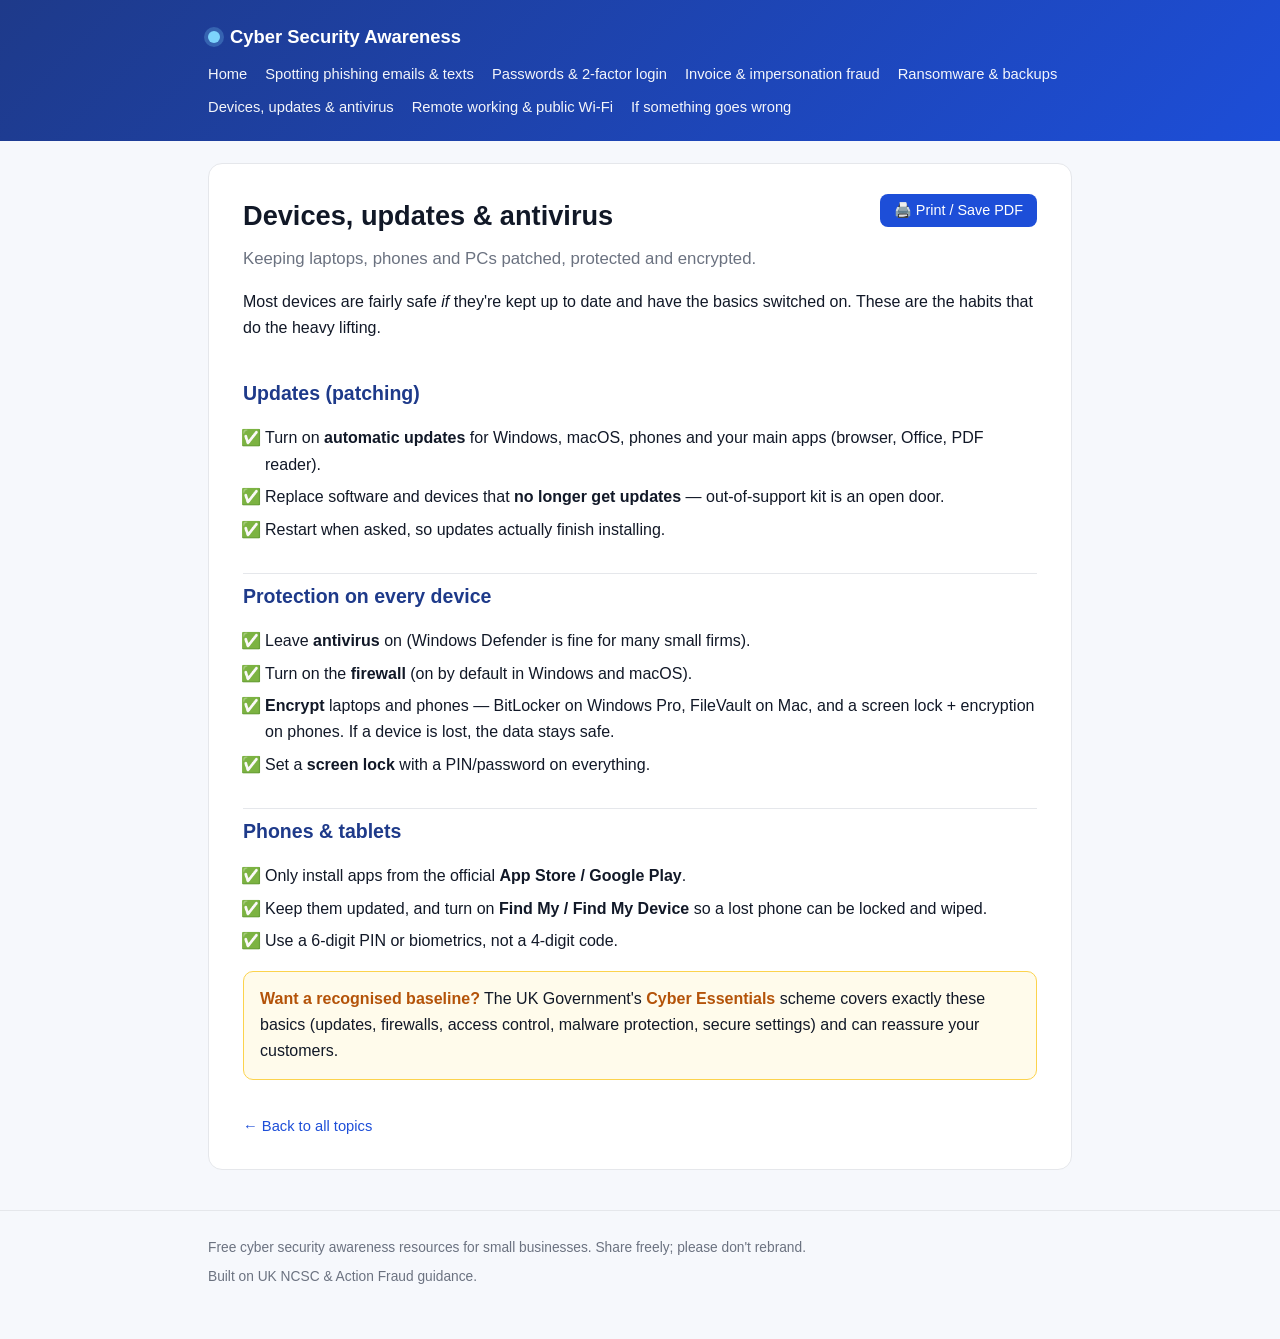
==== guides/devices-updates.html @ 26b7da87 "Cyber security awareness site for small businesses (guides + printables) Free, plain-English, UK-foc" ====
<!doctype html>
<html lang="en">
<head>
<meta charset="utf-8">
<meta name="viewport" content="width=device-width, initial-scale=1">
<title>Devices, updates &amp; antivirus</title>
<meta name="description" content="Plain-English cyber security for small businesses — what to look out for, and what to do.">
<link rel="stylesheet" href="../assets/style.css">
</head>
<body>
<header class="site-head">
  <div class="wrap">
    <a href="../index.html" class="brand"><span class="dot"></span> Cyber Security Awareness</a>
    <nav class="nav"><a href="../index.html">Home</a><a href="../guides/phishing.html">Spotting phishing emails &amp; texts</a><a href="../guides/passwords-mfa.html">Passwords &amp; 2-factor login</a><a href="../guides/scams-fraud.html">Invoice &amp; impersonation fraud</a><a href="../guides/ransomware-backups.html">Ransomware &amp; backups</a><a href="../guides/devices-updates.html">Devices, updates &amp; antivirus</a><a href="../guides/remote-wifi.html">Remote working &amp; public Wi-Fi</a><a href="../guides/incident-response.html">If something goes wrong</a></nav>
  </div>
</header>
<div class="wrap"><article><button class="print-btn no-print" onclick="window.print()">🖨️ Print / Save PDF</button><h1>Devices, updates &amp; antivirus</h1><p class="lead">Keeping laptops, phones and PCs patched, protected and encrypted.</p>
<p>Most devices are fairly safe <em>if</em> they're kept up to date and have the basics
switched on. These are the habits that do the heavy lifting.</p>

<h2>Updates (patching)</h2>
<ul class="tips"><li>Turn on <strong>automatic updates</strong> for Windows, macOS, phones and your main apps (browser, Office, PDF reader).</li><li>Replace software and devices that <strong>no longer get updates</strong> — out-of-support kit is an open door.</li><li>Restart when asked, so updates actually finish installing.</li></ul>

<h2>Protection on every device</h2>
<ul class="tips"><li>Leave <strong>antivirus</strong> on (Windows Defender is fine for many small firms).</li><li>Turn on the <strong>firewall</strong> (on by default in Windows and macOS).</li><li><strong>Encrypt</strong> laptops and phones — BitLocker on Windows Pro, FileVault on Mac, and a screen lock + encryption on phones. If a device is lost, the data stays safe.</li><li>Set a <strong>screen lock</strong> with a PIN/password on everything.</li></ul>

<h2>Phones &amp; tablets</h2>
<ul class="tips"><li>Only install apps from the official <strong>App Store / Google Play</strong>.</li><li>Keep them updated, and turn on <strong>Find My / Find My Device</strong> so a lost phone can be locked and wiped.</li><li>Use a 6-digit PIN or biometrics, not a 4-digit code.</li></ul>

<div class="callout"><strong>Want a recognised baseline?</strong> The UK Government's
<strong>Cyber Essentials</strong> scheme covers exactly these basics (updates, firewalls,
access control, malware protection, secure settings) and can reassure your customers.</div>
<a class="back no-print" href="../index.html">← Back to all topics</a></article></div><footer><div class="wrap">
  <span>Free cyber security awareness resources for small businesses. Share freely; please don't rebrand.</span>
  <span>Built on UK NCSC &amp; Action Fraud guidance.</span>
</div></footer>
</body></html>
---- assets/style.css ----
/* Cyber Security Awareness — shared styles (screen + print) */
:root{
  --brand:#1d4ed8; --brand-dark:#1e3a8a; --ok:#047857; --bad:#b91c1c; --warn:#b45309;
  --ink:#111827; --muted:#6b7280; --line:#e5e7eb; --bg:#f6f8fc; --card:#ffffff;
}
*{box-sizing:border-box}
html{scroll-behavior:smooth}
body{margin:0;font-family:-apple-system,Segoe UI,Roboto,Helvetica,Arial,sans-serif;
  color:var(--ink);background:var(--bg);line-height:1.65}
a{color:var(--brand);text-decoration:none}
a:hover{text-decoration:underline}
.wrap{max-width:900px;margin:0 auto;padding:0 18px}

/* header */
.site-head{background:linear-gradient(135deg,var(--brand-dark),var(--brand));color:#fff}
.site-head .wrap{padding:22px 18px}
.site-head a{color:#fff}
.brand{display:flex;align-items:center;gap:10px;font-weight:700;font-size:1.15rem}
.brand .dot{width:12px;height:12px;border-radius:50%;background:#7dd3fc;box-shadow:0 0 0 4px rgba(125,211,252,.25)}
.nav{margin-top:10px;display:flex;flex-wrap:wrap;gap:8px 18px;font-size:.92rem;opacity:.95}

/* hero */
.hero{padding:40px 0 10px}
.hero h1{font-size:2rem;margin:0 0 8px}
.hero p{color:var(--muted);max-width:640px;margin:0}
.badge{display:inline-block;background:#eef2ff;color:var(--brand-dark);border:1px solid #c7d2fe;
  border-radius:999px;padding:3px 12px;font-size:.8rem;font-weight:600;margin-bottom:12px}

/* cards grid */
.cards{display:grid;grid-template-columns:repeat(3,1fr);gap:16px;padding:22px 0 10px}
@media(max-width:820px){.cards{grid-template-columns:1fr 1fr}}
@media(max-width:560px){.cards{grid-template-columns:1fr}}
.card{display:block;background:var(--card);border:1px solid var(--line);border-radius:14px;
  padding:20px;color:inherit;transition:transform .12s,border-color .12s,box-shadow .12s}
.card:hover{transform:translateY(-3px);border-color:#c7d2fe;box-shadow:0 6px 20px rgba(29,78,216,.08);text-decoration:none}
.card .ico{font-size:1.6rem}
.card h3{margin:10px 0 6px;font-size:1.08rem}
.card p{margin:0;color:var(--muted);font-size:.9rem}

/* article */
article{background:var(--card);border:1px solid var(--line);border-radius:14px;padding:30px 34px;margin:22px 0 40px}
article h1{font-size:1.7rem;margin:0 0 6px}
article h2{color:var(--brand-dark);font-size:1.22rem;margin:30px 0 8px;padding-top:6px;border-top:1px solid var(--line)}
article h2:first-of-type{border-top:none}
article h3{font-size:1.02rem;margin:18px 0 4px}
.lead{color:var(--muted);font-size:1.05rem;margin:0 0 6px}
ul,ol{padding-left:22px}
li{margin:6px 0}
.flags li::marker{content:"🚩 "}
.tips li::marker{content:"✅ "}
.dos,.donts{border-radius:10px;padding:12px 16px;margin:8px 0}
.dos{background:#ecfdf5;border-left:4px solid var(--ok)}
.donts{background:#fef2f2;border-left:4px solid var(--bad)}
.callout{background:#fffbeb;border:1px solid #fcd34d;border-radius:10px;padding:14px 16px;margin:16px 0}
.callout strong{color:var(--warn)}
table{width:100%;border-collapse:collapse;margin:10px 0;font-size:.95rem}
th,td{text-align:left;padding:9px 10px;border-bottom:1px solid var(--line);vertical-align:top}
th{color:var(--muted);font-weight:600}
.pill{display:inline-block;background:#eef2ff;color:var(--brand-dark);border-radius:6px;padding:1px 8px;font-size:.82rem;font-weight:600}
.back{display:inline-block;margin:18px 0 0;font-size:.92rem}
.print-btn{float:right;background:var(--brand);color:#fff;border:none;border-radius:8px;padding:8px 14px;font-size:.9rem;cursor:pointer}
.print-btn:hover{background:var(--brand-dark)}

/* footer */
footer{border-top:1px solid var(--line);color:var(--muted);font-size:.86rem;padding:26px 0 50px}
footer .wrap{display:flex;flex-wrap:wrap;gap:6px 18px;justify-content:space-between}

/* one-page printable poster */
.poster{background:#fff;border:2px solid var(--brand);border-radius:14px;padding:26px 30px;margin:22px 0}
.poster h1{color:var(--brand-dark);margin:0 0 4px}
.poster ol{columns:1}
.poster .num{counter-increment:n;position:relative;list-style:none;padding:8px 0 8px 46px}
.poster .num::before{content:counter(n);position:absolute;left:0;top:7px;width:32px;height:32px;
  background:var(--brand);color:#fff;border-radius:50%;text-align:center;line-height:32px;font-weight:700}
.poster ol{counter-reset:n;padding:0}

@media print{
  :root{--bg:#fff}
  body{background:#fff}
  .site-head,.nav,.print-btn,.back,footer,.no-print{display:none !important}
  article,.poster{border:none;margin:0;padding:0;box-shadow:none}
  a{color:#000;text-decoration:none}
  h2{break-after:avoid}
  li,tr{break-inside:avoid}
}
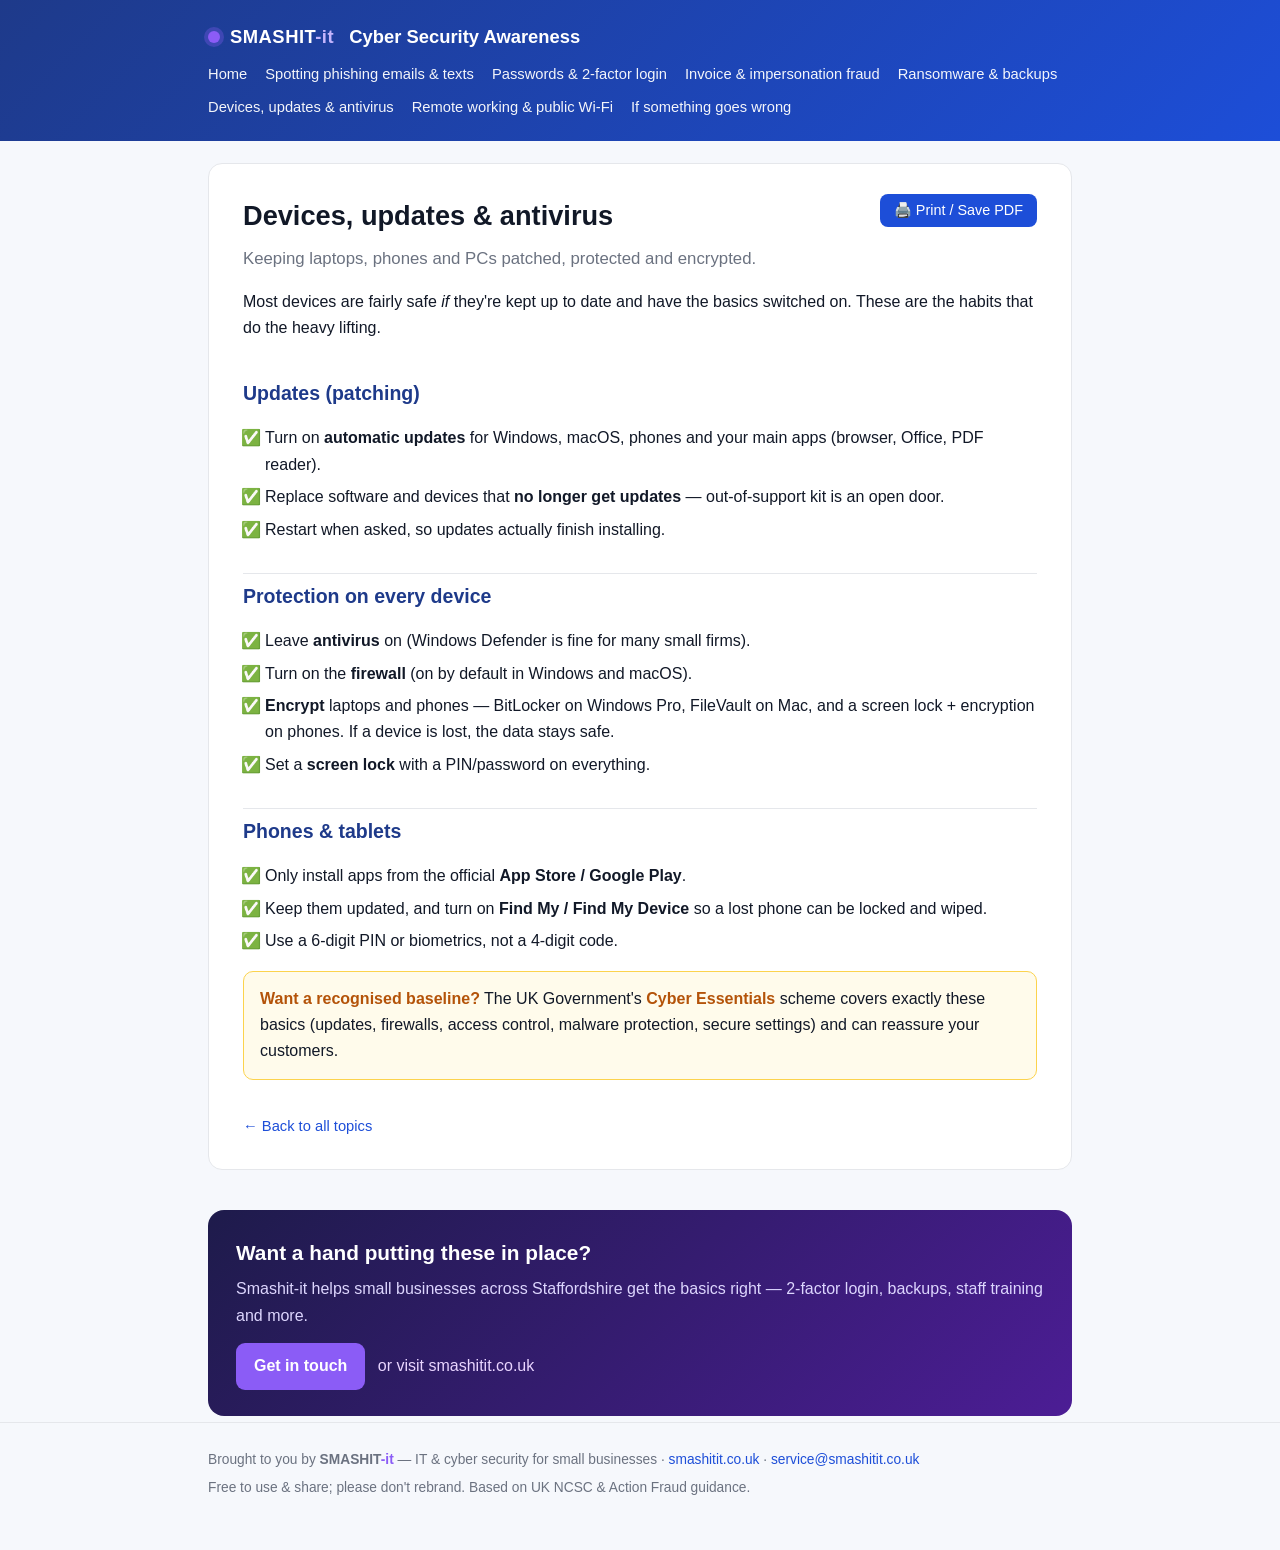
==== commit a9fecb6d: "Add Smashit-it branding: wordmark, get-in-touch CTA, contact footer Co-Authored-By: Claude Opus 4.8 " ====
--- a/guides/devices-updates.html
+++ b/guides/devices-updates.html
@@ -10,7 +10,7 @@
 <body>
 <header class="site-head">
   <div class="wrap">
-    <a href="../index.html" class="brand"><span class="dot"></span> Cyber Security Awareness</a>
+    <a href="../index.html" class="brand"><span class="dot"></span> <span class="wordmark">SMASHIT<span class="it">-it</span></span> &nbsp;Cyber Security Awareness</a>
     <nav class="nav"><a href="../index.html">Home</a><a href="../guides/phishing.html">Spotting phishing emails &amp; texts</a><a href="../guides/passwords-mfa.html">Passwords &amp; 2-factor login</a><a href="../guides/scams-fraud.html">Invoice &amp; impersonation fraud</a><a href="../guides/ransomware-backups.html">Ransomware &amp; backups</a><a href="../guides/devices-updates.html">Devices, updates &amp; antivirus</a><a href="../guides/remote-wifi.html">Remote working &amp; public Wi-Fi</a><a href="../guides/incident-response.html">If something goes wrong</a></nav>
   </div>
 </header>
@@ -30,8 +30,14 @@
 <div class="callout"><strong>Want a recognised baseline?</strong> The UK Government's
 <strong>Cyber Essentials</strong> scheme covers exactly these basics (updates, firewalls,
 access control, malware protection, secure settings) and can reassure your customers.</div>
-<a class="back no-print" href="../index.html">← Back to all topics</a></article></div><footer><div class="wrap">
-  <span>Free cyber security awareness resources for small businesses. Share freely; please don't rebrand.</span>
-  <span>Built on UK NCSC &amp; Action Fraud guidance.</span>
+<a class="back no-print" href="../index.html">← Back to all topics</a></article><section class="cta no-print">
+  <h2>Want a hand putting these in place?</h2>
+  <p>Smashit-it helps small businesses across Staffordshire get the basics right — 2-factor login, backups, staff training and more.</p>
+  <a class="btn" href="mailto:service@smashitit.co.uk?subject=Cyber%20security%20help">Get in touch</a>
+  <a class="plain" href="https://smashitit.co.uk">or visit smashitit.co.uk</a>
+</section></div><footer><div class="wrap">
+  <span>Brought to you by <span class="fbrand">SMASHIT<span class="it">-it</span></span> — IT &amp; cyber security for small businesses ·
+  <a href="https://smashitit.co.uk">smashitit.co.uk</a> · <a href="mailto:service@smashitit.co.uk">service@smashitit.co.uk</a></span>
+  <span>Free to use &amp; share; please don't rebrand. Based on UK NCSC &amp; Action Fraud guidance.</span>
 </div></footer>
 </body></html>
--- a/assets/style.css
+++ b/assets/style.css
@@ -2,7 +2,24 @@
 :root{
   --brand:#1d4ed8; --brand-dark:#1e3a8a; --ok:#047857; --bad:#b91c1c; --warn:#b45309;
   --ink:#111827; --muted:#6b7280; --line:#e5e7eb; --bg:#f6f8fc; --card:#ffffff;
+  --smash:#8b5cf6; /* Smashit-it brand purple */
 }
+/* Smashit-it wordmark */
+.wordmark{font-family:"Arial Black",Arial,sans-serif;font-weight:900;letter-spacing:.5px}
+.wordmark .it{color:#c4b5fd}
+.site-head .brand .dot{background:var(--smash);box-shadow:0 0 0 4px rgba(139,92,246,.3)}
+/* call-to-action box */
+.cta{margin:30px 0 6px;background:linear-gradient(135deg,#1e1b4b,#4c1d95);color:#fff;
+  border-radius:16px;padding:26px 28px}
+.cta h2{color:#fff;margin:0 0 6px;font-size:1.3rem}
+.cta p{color:#ddd6fe;margin:0 0 14px}
+.cta .btn{display:inline-block;background:var(--smash);color:#fff;border-radius:9px;
+  padding:10px 18px;font-weight:600;margin-right:8px}
+.cta .btn:hover{background:#7c3aed;text-decoration:none}
+.cta a.plain{color:#e9d5ff}
+/* brand footer */
+footer .fbrand{font-weight:700}
+footer .fbrand .it{color:var(--smash)}
 *{box-sizing:border-box}
 html{scroll-behavior:smooth}
 body{margin:0;font-family:-apple-system,Segoe UI,Roboto,Helvetica,Arial,sans-serif;
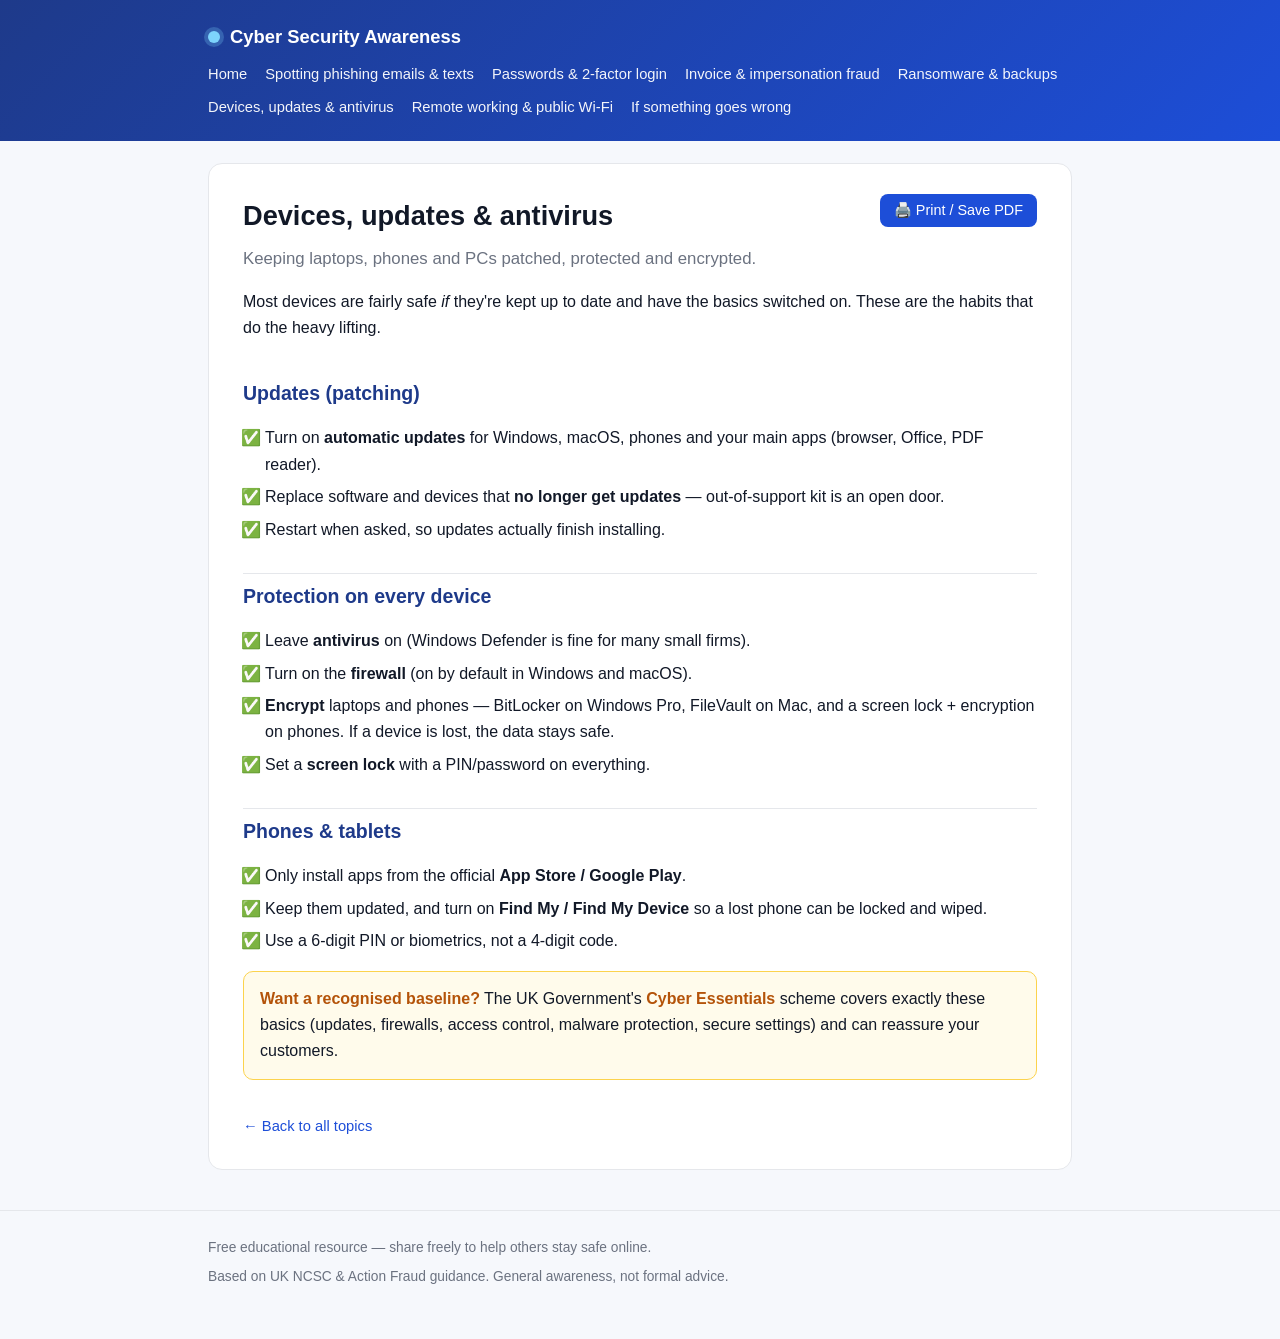
==== commit 4f47b747: "Remove Smashit-it branding and sales CTA - keep purely educational Avoids any overlap with employer'" ====
--- a/guides/devices-updates.html
+++ b/guides/devices-updates.html
@@ -10,7 +10,7 @@
 <body>
 <header class="site-head">
   <div class="wrap">
-    <a href="../index.html" class="brand"><span class="dot"></span> <span class="wordmark">SMASHIT<span class="it">-it</span></span> &nbsp;Cyber Security Awareness</a>
+    <a href="../index.html" class="brand"><span class="dot"></span> Cyber Security Awareness</a>
     <nav class="nav"><a href="../index.html">Home</a><a href="../guides/phishing.html">Spotting phishing emails &amp; texts</a><a href="../guides/passwords-mfa.html">Passwords &amp; 2-factor login</a><a href="../guides/scams-fraud.html">Invoice &amp; impersonation fraud</a><a href="../guides/ransomware-backups.html">Ransomware &amp; backups</a><a href="../guides/devices-updates.html">Devices, updates &amp; antivirus</a><a href="../guides/remote-wifi.html">Remote working &amp; public Wi-Fi</a><a href="../guides/incident-response.html">If something goes wrong</a></nav>
   </div>
 </header>
@@ -30,14 +30,8 @@
 <div class="callout"><strong>Want a recognised baseline?</strong> The UK Government's
 <strong>Cyber Essentials</strong> scheme covers exactly these basics (updates, firewalls,
 access control, malware protection, secure settings) and can reassure your customers.</div>
-<a class="back no-print" href="../index.html">← Back to all topics</a></article><section class="cta no-print">
-  <h2>Want a hand putting these in place?</h2>
-  <p>Smashit-it helps small businesses across Staffordshire get the basics right — 2-factor login, backups, staff training and more.</p>
-  <a class="btn" href="mailto:service@smashitit.co.uk?subject=Cyber%20security%20help">Get in touch</a>
-  <a class="plain" href="https://smashitit.co.uk">or visit smashitit.co.uk</a>
-</section></div><footer><div class="wrap">
-  <span>Brought to you by <span class="fbrand">SMASHIT<span class="it">-it</span></span> — IT &amp; cyber security for small businesses ·
-  <a href="https://smashitit.co.uk">smashitit.co.uk</a> · <a href="mailto:service@smashitit.co.uk">service@smashitit.co.uk</a></span>
-  <span>Free to use &amp; share; please don't rebrand. Based on UK NCSC &amp; Action Fraud guidance.</span>
+<a class="back no-print" href="../index.html">← Back to all topics</a></article></div><footer><div class="wrap">
+  <span>Free educational resource — share freely to help others stay safe online.</span>
+  <span>Based on UK NCSC &amp; Action Fraud guidance. General awareness, not formal advice.</span>
 </div></footer>
 </body></html>
--- a/assets/style.css
+++ b/assets/style.css
@@ -2,24 +2,7 @@
 :root{
   --brand:#1d4ed8; --brand-dark:#1e3a8a; --ok:#047857; --bad:#b91c1c; --warn:#b45309;
   --ink:#111827; --muted:#6b7280; --line:#e5e7eb; --bg:#f6f8fc; --card:#ffffff;
-  --smash:#8b5cf6; /* Smashit-it brand purple */
 }
-/* Smashit-it wordmark */
-.wordmark{font-family:"Arial Black",Arial,sans-serif;font-weight:900;letter-spacing:.5px}
-.wordmark .it{color:#c4b5fd}
-.site-head .brand .dot{background:var(--smash);box-shadow:0 0 0 4px rgba(139,92,246,.3)}
-/* call-to-action box */
-.cta{margin:30px 0 6px;background:linear-gradient(135deg,#1e1b4b,#4c1d95);color:#fff;
-  border-radius:16px;padding:26px 28px}
-.cta h2{color:#fff;margin:0 0 6px;font-size:1.3rem}
-.cta p{color:#ddd6fe;margin:0 0 14px}
-.cta .btn{display:inline-block;background:var(--smash);color:#fff;border-radius:9px;
-  padding:10px 18px;font-weight:600;margin-right:8px}
-.cta .btn:hover{background:#7c3aed;text-decoration:none}
-.cta a.plain{color:#e9d5ff}
-/* brand footer */
-footer .fbrand{font-weight:700}
-footer .fbrand .it{color:var(--smash)}
 *{box-sizing:border-box}
 html{scroll-behavior:smooth}
 body{margin:0;font-family:-apple-system,Segoe UI,Roboto,Helvetica,Arial,sans-serif;
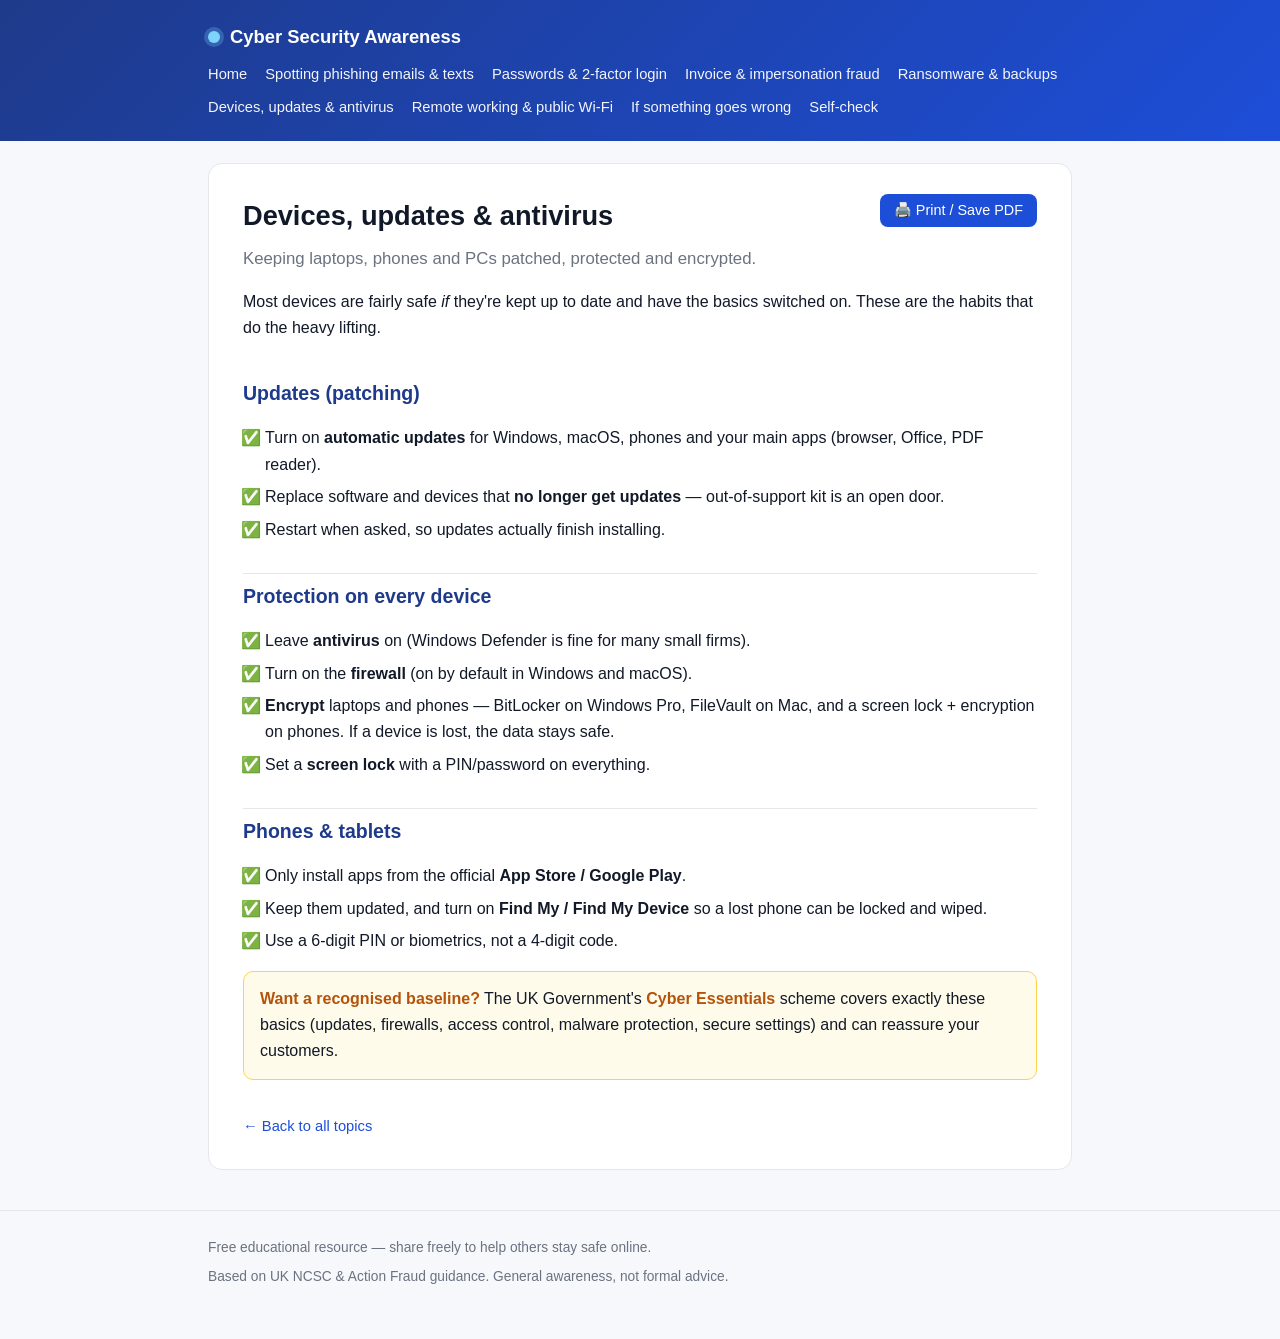
==== commit ec05c64d: "Add 'How safe is our business?' self-check scorecard Interactive tick-box self-assessment: scores ou" ====
--- a/guides/devices-updates.html
+++ b/guides/devices-updates.html
@@ -11,7 +11,7 @@
 <header class="site-head">
   <div class="wrap">
     <a href="../index.html" class="brand"><span class="dot"></span> Cyber Security Awareness</a>
-    <nav class="nav"><a href="../index.html">Home</a><a href="../guides/phishing.html">Spotting phishing emails &amp; texts</a><a href="../guides/passwords-mfa.html">Passwords &amp; 2-factor login</a><a href="../guides/scams-fraud.html">Invoice &amp; impersonation fraud</a><a href="../guides/ransomware-backups.html">Ransomware &amp; backups</a><a href="../guides/devices-updates.html">Devices, updates &amp; antivirus</a><a href="../guides/remote-wifi.html">Remote working &amp; public Wi-Fi</a><a href="../guides/incident-response.html">If something goes wrong</a></nav>
+    <nav class="nav"><a href="../index.html">Home</a><a href="../guides/phishing.html">Spotting phishing emails &amp; texts</a><a href="../guides/passwords-mfa.html">Passwords &amp; 2-factor login</a><a href="../guides/scams-fraud.html">Invoice &amp; impersonation fraud</a><a href="../guides/ransomware-backups.html">Ransomware &amp; backups</a><a href="../guides/devices-updates.html">Devices, updates &amp; antivirus</a><a href="../guides/remote-wifi.html">Remote working &amp; public Wi-Fi</a><a href="../guides/incident-response.html">If something goes wrong</a><a href="../self-check.html">Self-check</a></nav>
   </div>
 </header>
 <div class="wrap"><article><button class="print-btn no-print" onclick="window.print()">🖨️ Print / Save PDF</button><h1>Devices, updates &amp; antivirus</h1><p class="lead">Keeping laptops, phones and PCs patched, protected and encrypted.</p>
--- a/assets/style.css
+++ b/assets/style.css
@@ -83,3 +83,30 @@
   h2{break-after:avoid}
   li,tr{break-inside:avoid}
 }
+
+/* ---- Self-check scorecard ---- */
+.sc-group{margin:22px 0}
+.sc-group h2{margin-bottom:6px}
+.sc-item{display:flex;gap:12px;align-items:flex-start;background:var(--card);border:1px solid var(--line);
+  border-radius:10px;padding:12px 14px;margin:8px 0;cursor:pointer}
+.sc-item:hover{border-color:#c7d2fe}
+.sc-item input{width:20px;height:20px;margin-top:2px;flex:0 0 auto;cursor:pointer}
+.sc-item .q{font-weight:600}
+.sc-item .why{color:var(--muted);font-size:.9rem}
+.sc-actions{display:flex;gap:10px;flex-wrap:wrap;margin:18px 0}
+.sc-btn{background:var(--brand);color:#fff;border:none;border-radius:9px;padding:12px 20px;font-size:1rem;font-weight:600;cursor:pointer}
+.sc-btn:hover{background:var(--brand-dark)}
+.sc-btn.secondary{background:#e5e7eb;color:var(--ink)}
+.score-box{display:none;margin:20px 0;padding:24px;border-radius:14px;background:var(--card);border:1px solid var(--line)}
+.score-box.show{display:block}
+.score-num{font-size:2.6rem;font-weight:800;line-height:1}
+.score-rating{font-size:1.2rem;font-weight:700;margin:4px 0 2px}
+.meter{height:16px;border-radius:999px;background:#e5e7eb;overflow:hidden;margin:14px 0}
+.meter>span{display:block;height:100%;width:0;border-radius:999px;transition:width .6s ease}
+.todo{margin-top:18px}
+.todo h3{margin:0 0 8px}
+.todo ol{padding-left:20px}
+.todo li{margin:10px 0}
+.todo a{font-weight:600}
+.badge-score{display:inline-block;border-radius:999px;padding:4px 12px;font-weight:700;font-size:.9rem;color:#fff}
+@media print{.sc-actions,.sc-item input{ }.sc-btn{display:none}}
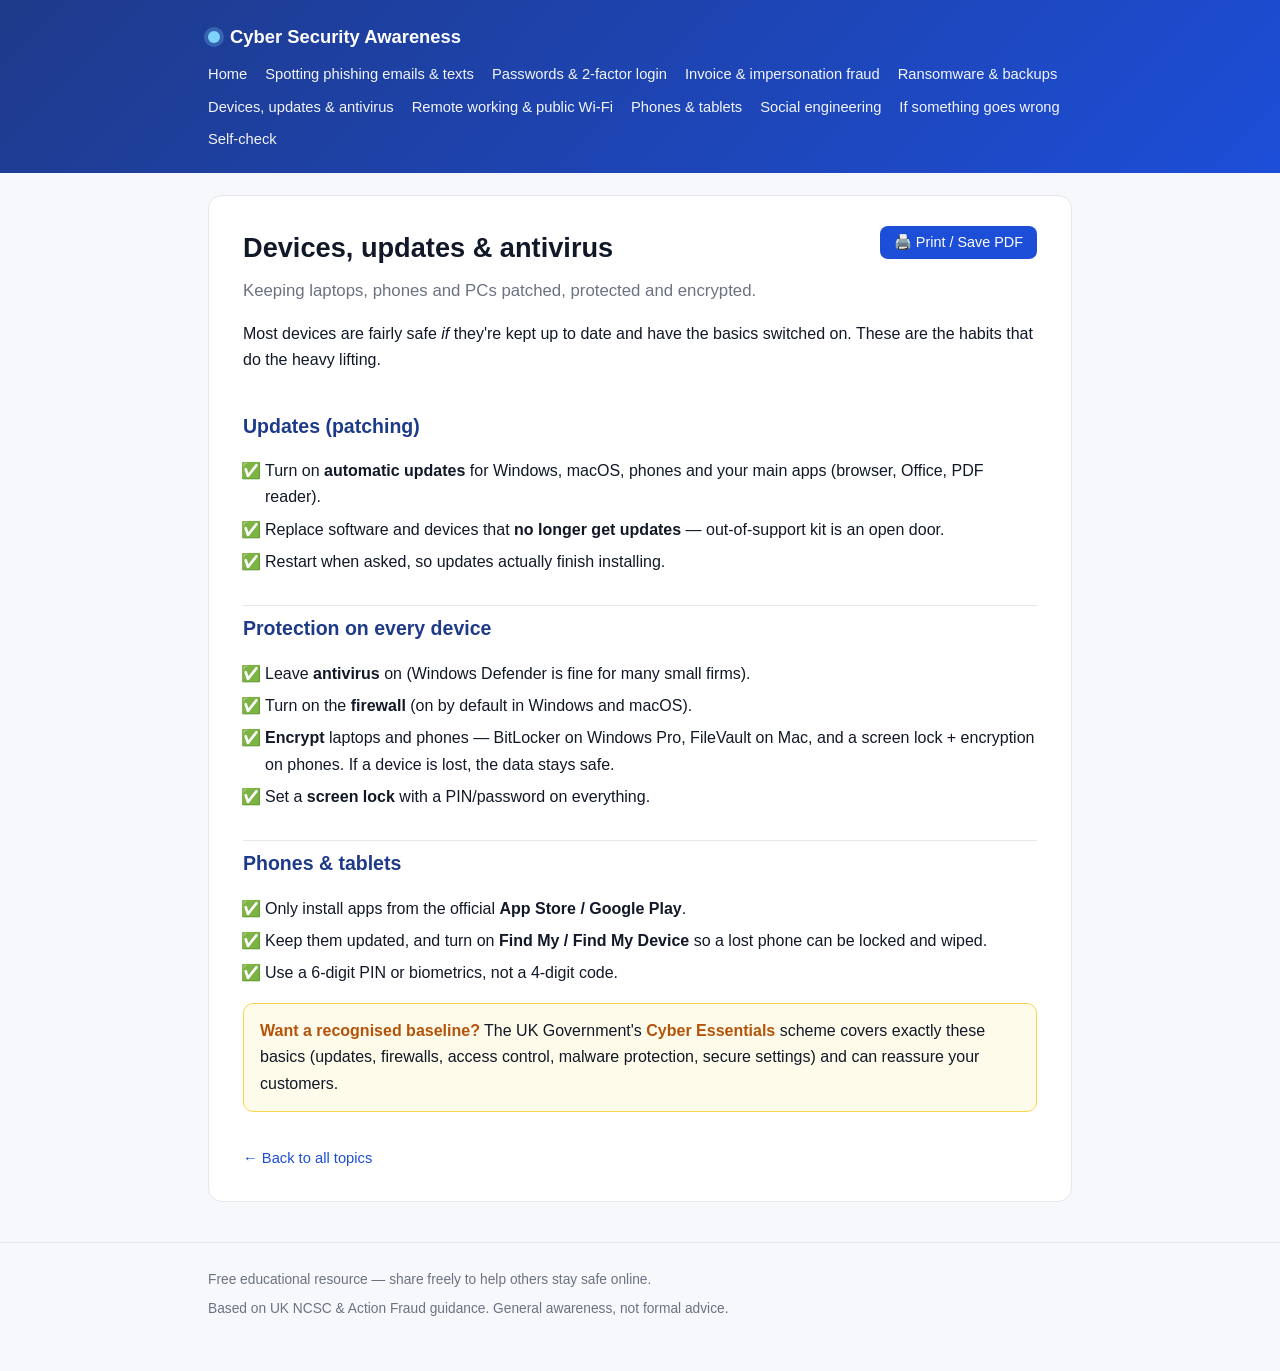
==== commit a9af2f64: "Add two guides: Phones & tablets, and Social engineering Mobile: screen lock, updates, app safety, s" ====
--- a/guides/devices-updates.html
+++ b/guides/devices-updates.html
@@ -11,7 +11,7 @@
 <header class="site-head">
   <div class="wrap">
     <a href="../index.html" class="brand"><span class="dot"></span> Cyber Security Awareness</a>
-    <nav class="nav"><a href="../index.html">Home</a><a href="../guides/phishing.html">Spotting phishing emails &amp; texts</a><a href="../guides/passwords-mfa.html">Passwords &amp; 2-factor login</a><a href="../guides/scams-fraud.html">Invoice &amp; impersonation fraud</a><a href="../guides/ransomware-backups.html">Ransomware &amp; backups</a><a href="../guides/devices-updates.html">Devices, updates &amp; antivirus</a><a href="../guides/remote-wifi.html">Remote working &amp; public Wi-Fi</a><a href="../guides/incident-response.html">If something goes wrong</a><a href="../self-check.html">Self-check</a></nav>
+    <nav class="nav"><a href="../index.html">Home</a><a href="../guides/phishing.html">Spotting phishing emails &amp; texts</a><a href="../guides/passwords-mfa.html">Passwords &amp; 2-factor login</a><a href="../guides/scams-fraud.html">Invoice &amp; impersonation fraud</a><a href="../guides/ransomware-backups.html">Ransomware &amp; backups</a><a href="../guides/devices-updates.html">Devices, updates &amp; antivirus</a><a href="../guides/remote-wifi.html">Remote working &amp; public Wi-Fi</a><a href="../guides/mobile.html">Phones &amp; tablets</a><a href="../guides/social-engineering.html">Social engineering</a><a href="../guides/incident-response.html">If something goes wrong</a><a href="../self-check.html">Self-check</a></nav>
   </div>
 </header>
 <div class="wrap"><article><button class="print-btn no-print" onclick="window.print()">🖨️ Print / Save PDF</button><h1>Devices, updates &amp; antivirus</h1><p class="lead">Keeping laptops, phones and PCs patched, protected and encrypted.</p>
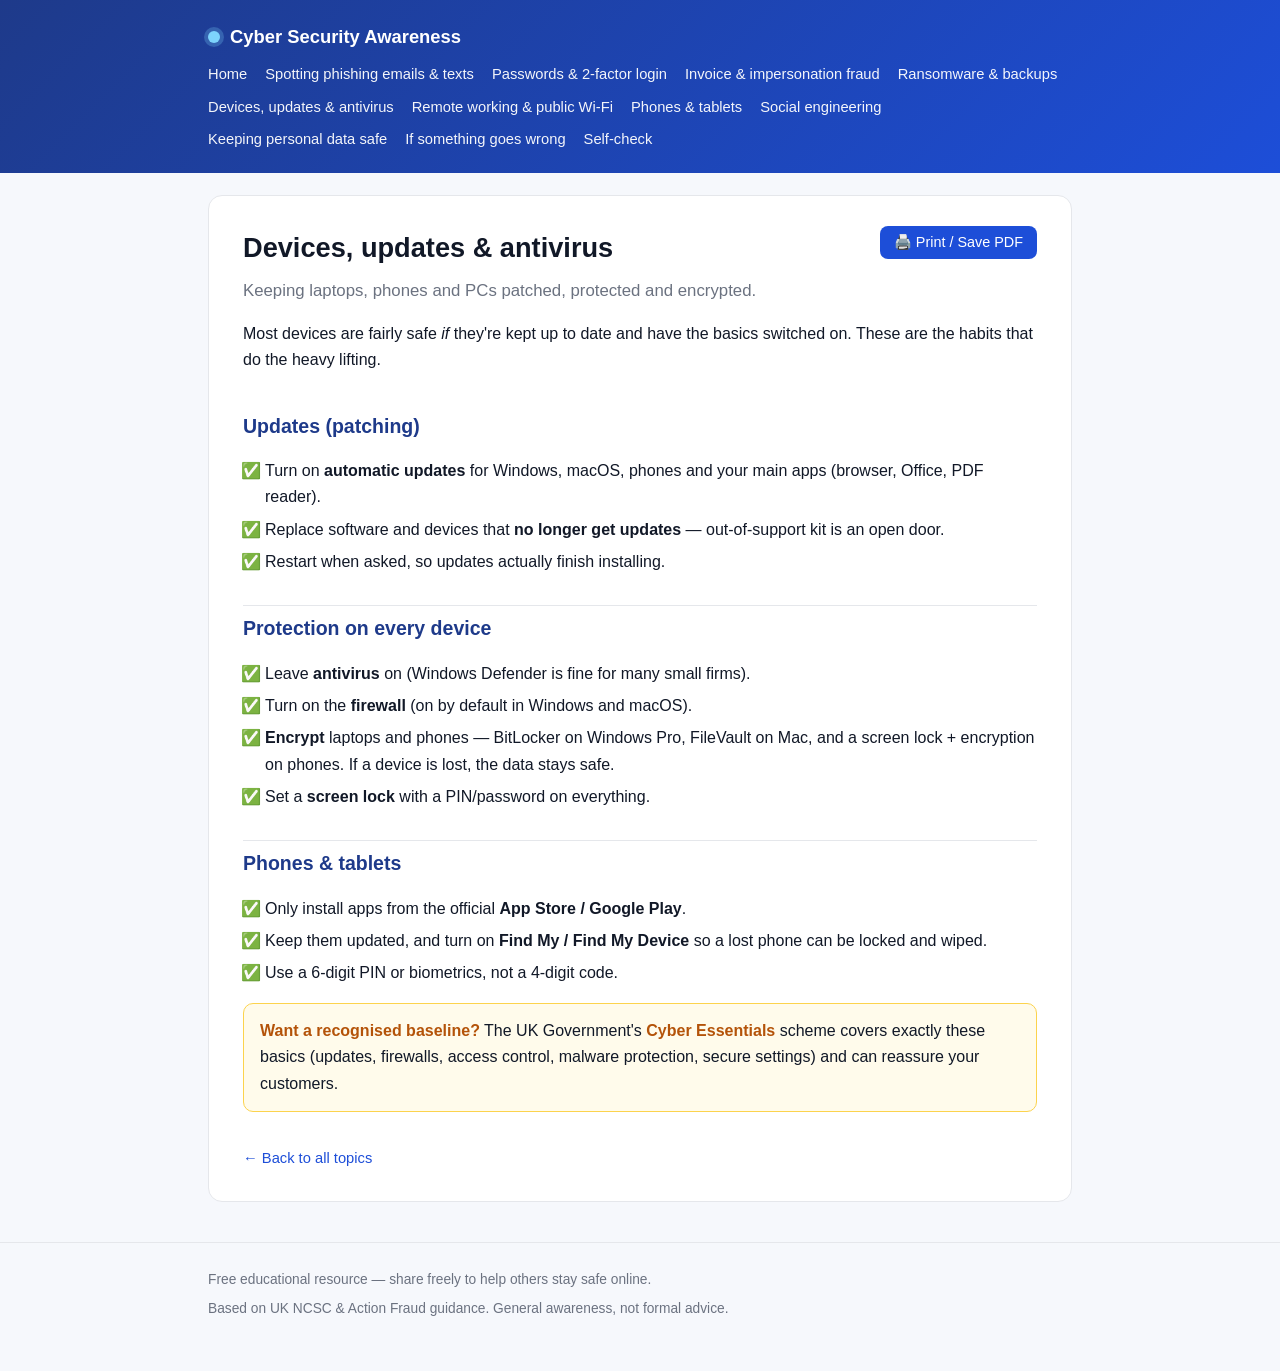
==== commit af1e61cd: "Add guide: Keeping personal data safe (your own + customers/staff; UK ICO basics) Co-Authored-By: Cl" ====
--- a/guides/devices-updates.html
+++ b/guides/devices-updates.html
@@ -11,7 +11,7 @@
 <header class="site-head">
   <div class="wrap">
     <a href="../index.html" class="brand"><span class="dot"></span> Cyber Security Awareness</a>
-    <nav class="nav"><a href="../index.html">Home</a><a href="../guides/phishing.html">Spotting phishing emails &amp; texts</a><a href="../guides/passwords-mfa.html">Passwords &amp; 2-factor login</a><a href="../guides/scams-fraud.html">Invoice &amp; impersonation fraud</a><a href="../guides/ransomware-backups.html">Ransomware &amp; backups</a><a href="../guides/devices-updates.html">Devices, updates &amp; antivirus</a><a href="../guides/remote-wifi.html">Remote working &amp; public Wi-Fi</a><a href="../guides/mobile.html">Phones &amp; tablets</a><a href="../guides/social-engineering.html">Social engineering</a><a href="../guides/incident-response.html">If something goes wrong</a><a href="../self-check.html">Self-check</a></nav>
+    <nav class="nav"><a href="../index.html">Home</a><a href="../guides/phishing.html">Spotting phishing emails &amp; texts</a><a href="../guides/passwords-mfa.html">Passwords &amp; 2-factor login</a><a href="../guides/scams-fraud.html">Invoice &amp; impersonation fraud</a><a href="../guides/ransomware-backups.html">Ransomware &amp; backups</a><a href="../guides/devices-updates.html">Devices, updates &amp; antivirus</a><a href="../guides/remote-wifi.html">Remote working &amp; public Wi-Fi</a><a href="../guides/mobile.html">Phones &amp; tablets</a><a href="../guides/social-engineering.html">Social engineering</a><a href="../guides/personal-data.html">Keeping personal data safe</a><a href="../guides/incident-response.html">If something goes wrong</a><a href="../self-check.html">Self-check</a></nav>
   </div>
 </header>
 <div class="wrap"><article><button class="print-btn no-print" onclick="window.print()">🖨️ Print / Save PDF</button><h1>Devices, updates &amp; antivirus</h1><p class="lead">Keeping laptops, phones and PCs patched, protected and encrypted.</p>
